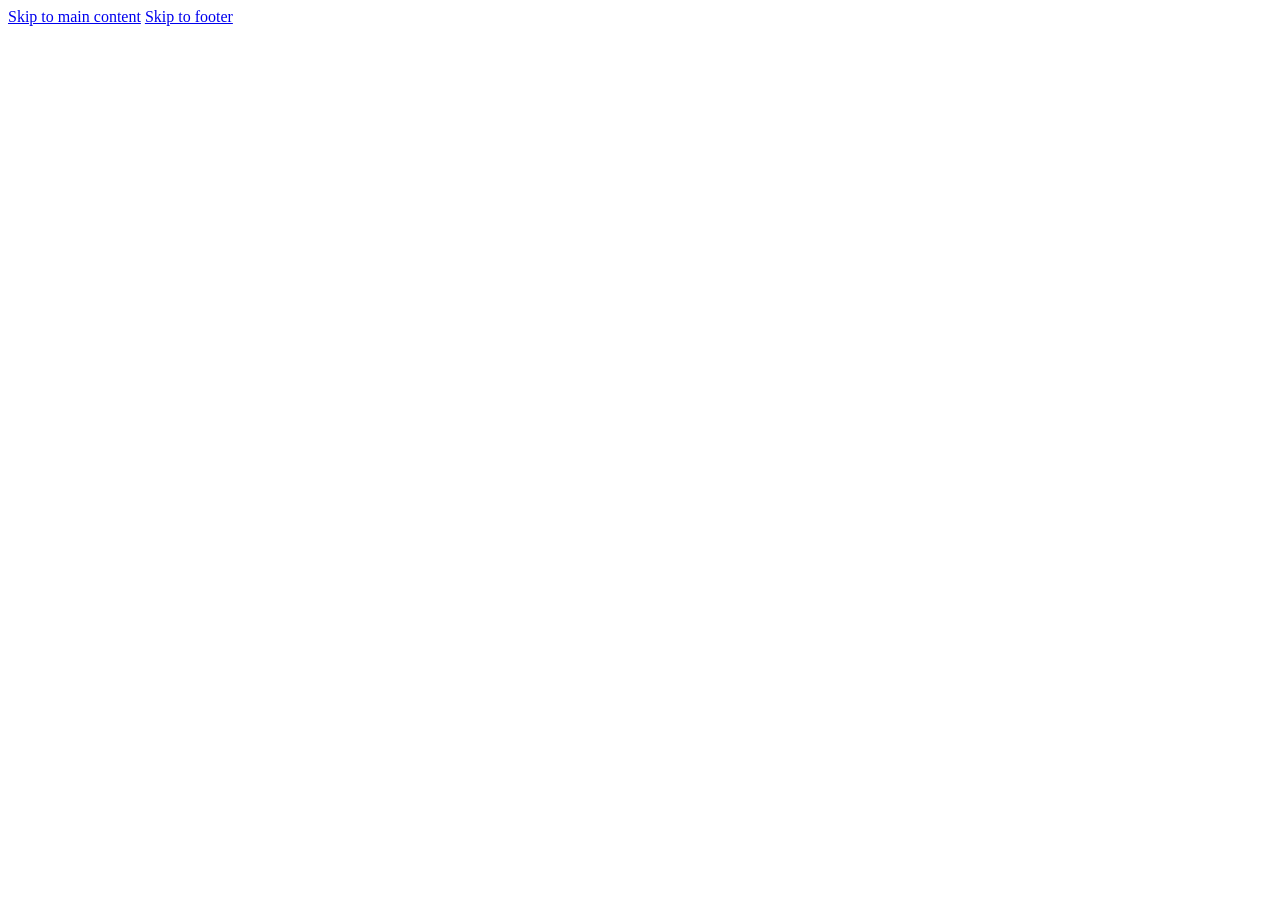
==== product.html @ 626ab507 "Add files via upload" ====
<!doctype html>
<html lang="en">
<head>
  <meta charset="UTF-8" />
  <meta name="viewport" content="width=device-width, initial-scale=1, viewport-fit=cover" />
  <meta name="description" content="Explore an AURENZA product." />
  <title>Product — AURENZA</title>
  <link rel="preconnect" href="https://images.unsplash.com" />
  <link rel="stylesheet" href="assets/css/styles.css" />
  <script defer src="assets/js/catalog.js"></script>
  <script defer src="assets/js/app.js"></script>
  <script defer src="assets/js/product.js"></script>
</head>
<body data-page="product">
  <a class="skip-link" href="#main">Skip to main content</a>
  <a class="skip-link skip-link--footer" href="#site-footer">Skip to footer</a>
  <div id="site-shell"></div>
  <main id="main" tabindex="-1"></main>
  <div id="site-footer"></div>
  <div id="global-overlays"></div>
  <div id="live-region" class="sr-only" aria-live="polite"></div>
</body>
</html>
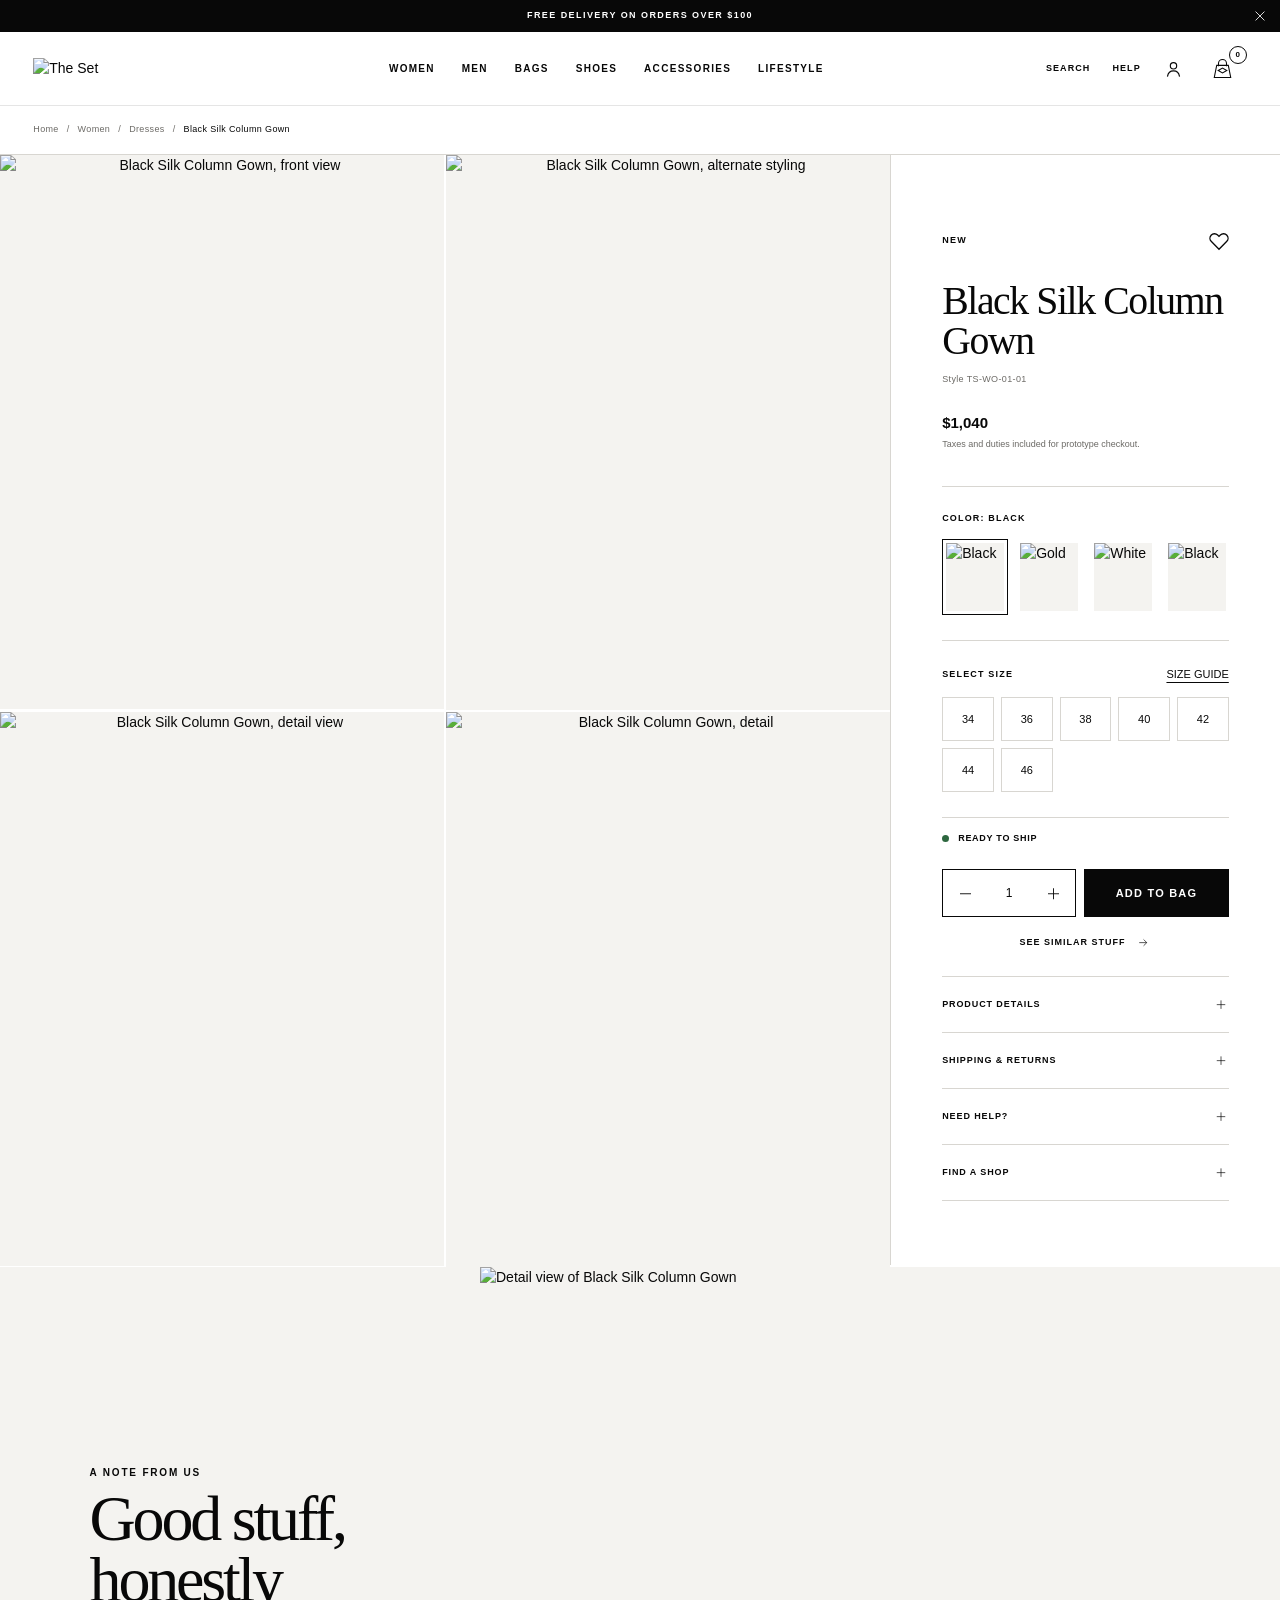
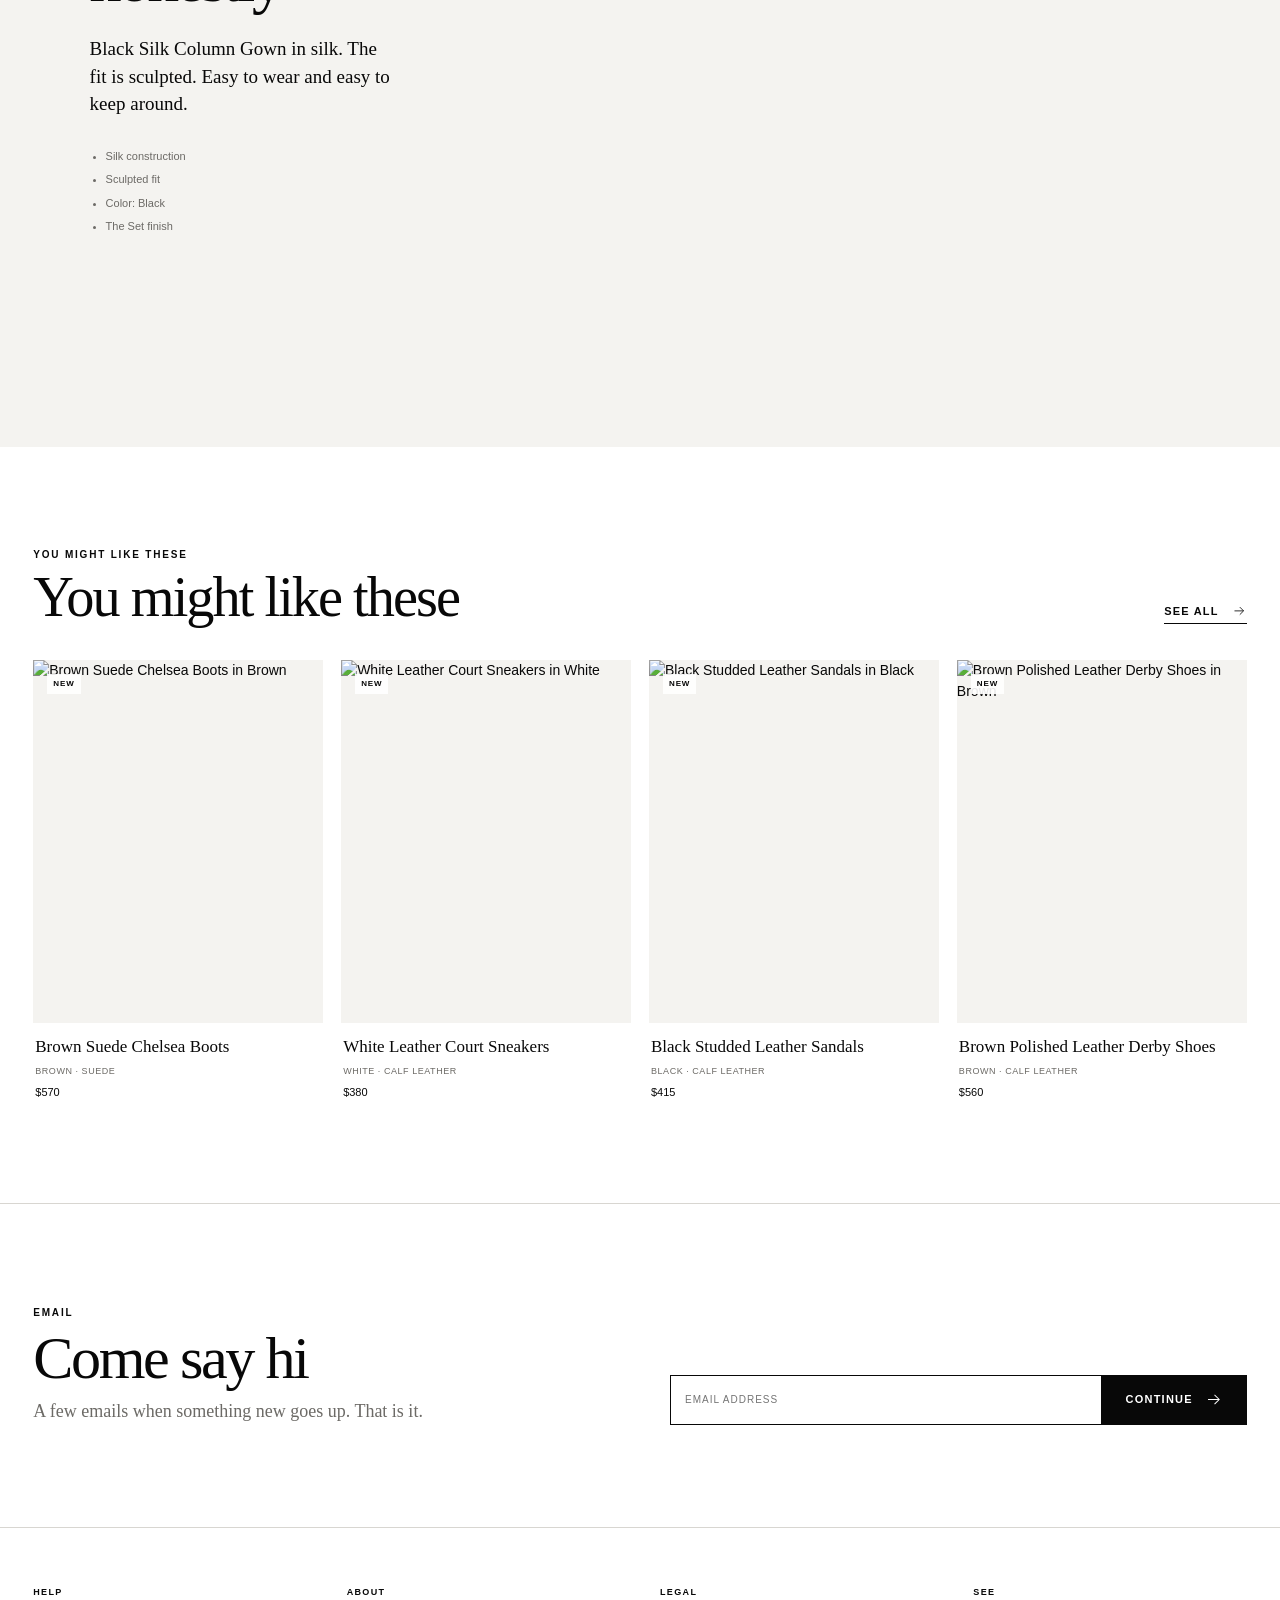
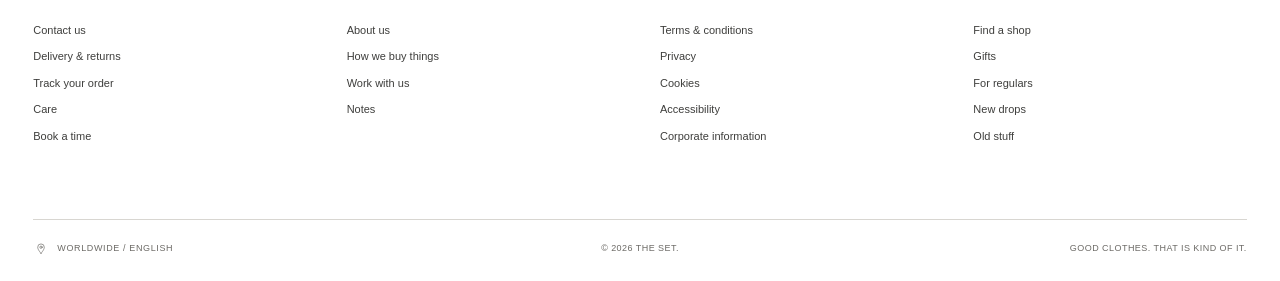
==== commit aac4b5f0: "Add files via upload" ====
--- a/product.html
+++ b/product.html
@@ -3,13 +3,22 @@
 <head>
   <meta charset="UTF-8" />
   <meta name="viewport" content="width=device-width, initial-scale=1, viewport-fit=cover" />
-  <meta name="description" content="Explore an AURENZA product." />
-  <title>Product — AURENZA</title>
-  <link rel="preconnect" href="https://images.unsplash.com" />
-  <link rel="stylesheet" href="assets/css/styles.css" />
-  <script defer src="assets/js/catalog.js"></script>
-  <script defer src="assets/js/app.js"></script>
-  <script defer src="assets/js/product.js"></script>
+  <meta name="description" content="Take a look at a piece from The Set." />
+  <title>Product - The Set</title>
+  <link rel="stylesheet" href="styles.css" />
+  <script defer src="catalog.js"></script>
+  <script defer src="app.js"></script>
+  <script defer src="product.js"></script>
+  <link rel="icon" href="images/the-set-icon.png" type="image/png" />
+  <link rel="apple-touch-icon" href="images/the-set-icon.png" />
+  <meta property="og:type" content="website" />
+  <meta property="og:site_name" content="The Set" />
+  <meta property="og:title" content="The Set" />
+  <meta property="og:description" content="Clothes for real life." />
+  <meta property="og:image" content="images/the-set-share.png" />
+  <meta property="og:image:alt" content="The Set logo" />
+  <meta name="twitter:card" content="summary_large_image" />
+  <meta name="twitter:image" content="images/the-set-share.png" />
 </head>
 <body data-page="product">
   <a class="skip-link" href="#main">Skip to main content</a>
--- a/styles.css
+++ b/styles.css
@@ -0,0 +1,713 @@
+/* ================================================================
+   The Set - original fashion commerce prototype
+   ================================================================ */
+:root {
+  --ink: #080808;
+  --paper: #ffffff;
+  --soft: #f4f3f0;
+  --soft-2: #eceae6;
+  --muted: #6c6a66;
+  --line: #d8d6d1;
+  --gold: #aa8c4f;
+  --danger: #8c1d2b;
+  --announcement-height: 32px;
+  --header-height: 74px;
+  --header-total: calc(var(--announcement-height) + var(--header-height));
+  --gutter: clamp(16px, 2.6vw, 42px);
+  --content-max: 1780px;
+  --motion-fast: 160ms;
+  --motion-standard: 240ms;
+  --motion-panel: 320ms;
+  --motion-image: 600ms;
+  --ease-interface: cubic-bezier(.2, 0, 0, 1);
+  --ease-media: cubic-bezier(.22, .61, .36, 1);
+  --font-sans: Arial, Helvetica, sans-serif;
+  --font-display: Didot, "Bodoni MT", "Times New Roman", serif;
+}
+
+*, *::before, *::after { box-sizing: border-box; }
+html { scroll-behavior: smooth; background: var(--paper); color: var(--ink); }
+html.is-locked, body.is-locked { overflow: hidden; }
+body { margin: 0; min-width: 320px; font-family: var(--font-sans); font-size: 14px; line-height: 1.5; background: var(--paper); color: var(--ink); -webkit-font-smoothing: antialiased; }
+img { display: block; width: 100%; max-width: 100%; }
+svg { width: 1.25em; height: 1.25em; fill: none; stroke: currentColor; stroke-width: 1.45; stroke-linecap: square; stroke-linejoin: miter; }
+button, input, select, textarea { font: inherit; color: inherit; }
+button { cursor: pointer; }
+a { color: inherit; text-decoration: none; }
+h1, h2, h3, p { margin-top: 0; }
+button, input, select, textarea { border-radius: 0; }
+::selection { background: var(--ink); color: var(--paper); }
+:focus-visible { outline: 2px solid var(--ink); outline-offset: 3px; }
+[hidden] { display: none !important; }
+
+.sr-only { position: absolute !important; width: 1px !important; height: 1px !important; padding: 0 !important; margin: -1px !important; overflow: hidden !important; clip: rect(0, 0, 0, 0) !important; white-space: nowrap !important; border: 0 !important; }
+.skip-link { position: fixed; top: 8px; left: 8px; z-index: 9999; padding: 10px 14px; background: var(--ink); color: var(--paper); transform: translateY(-150%); transition: transform var(--motion-fast); }
+.skip-link:focus { transform: translateY(0); }
+.skip-link--footer { left: 150px; }
+.eyebrow { margin: 0 0 10px; font-size: 10px; font-weight: 700; line-height: 1.2; letter-spacing: .18em; text-transform: uppercase; }
+
+.icon-button { display: inline-grid; place-items: center; width: 44px; height: 44px; padding: 0; border: 0; background: transparent; color: currentColor; }
+.icon-button svg { width: 22px; height: 22px; }
+.icon-button--light { color: white; }
+.text-button { border: 0; padding: 0; background: none; text-decoration: underline; text-underline-offset: 4px; }
+.button { display: inline-flex; align-items: center; justify-content: center; gap: 12px; min-height: 48px; padding: 0 24px; border: 1px solid var(--ink); background: transparent; font-size: 11px; font-weight: 700; letter-spacing: .11em; line-height: 1; text-transform: uppercase; transition: color var(--motion-standard), background var(--motion-standard), border-color var(--motion-standard); }
+.button svg { width: 17px; height: 17px; }
+.button--black { background: var(--ink); color: var(--paper); }
+.button--black:hover { background: var(--paper); color: var(--ink); }
+.button--outline:hover { background: var(--ink); color: var(--paper); }
+.button--light { border-color: white; background: white; color: black; }
+.button--light:hover { background: transparent; color: white; }
+.button--ghost-light { border-color: rgba(255,255,255,.75); color: white; background: rgba(0,0,0,.1); }
+.button--ghost-light:hover { background: white; color: black; }
+.button--full { width: 100%; }
+.button:disabled { cursor: wait; opacity: .55; }
+.text-link { display: inline-flex; align-items: center; gap: 12px; padding-bottom: 4px; border-bottom: 1px solid currentColor; font-size: 11px; font-weight: 700; letter-spacing: .11em; text-transform: uppercase; }
+.text-link svg { width: 16px; transition: transform var(--motion-standard); }
+.text-link:hover svg { transform: translateX(5px); }
+.text-link--light { color: white; }
+.text-link-inline { padding: 0; border: 0; background: transparent; font-size: 11px; text-decoration: underline; text-underline-offset: 4px; text-transform: uppercase; }
+
+/* Header --------------------------------------------------------- */
+.site-header { position: fixed; inset: 0 0 auto; z-index: 100; background: white; transform: translateY(0); transition: transform var(--motion-panel) var(--ease-interface), box-shadow var(--motion-standard); }
+.site-header.is-hidden { transform: translateY(calc(-1 * var(--header-total))); }
+.site-header.is-condensed { box-shadow: 0 1px 0 rgba(0,0,0,.1); }
+.site-header.has-mega-open { box-shadow: none; }
+.announcement { position: relative; display: flex; align-items: center; justify-content: center; height: var(--announcement-height); padding-inline: 50px; background: var(--ink); color: white; transition: height var(--motion-standard), opacity var(--motion-standard); }
+.announcement p { margin: 0; font-size: 9px; font-weight: 700; letter-spacing: .16em; text-align: center; text-transform: uppercase; }
+.announcement .icon-button { position: absolute; right: 2px; width: 36px; height: 32px; }
+.announcement svg { width: 14px; height: 14px; }
+.header-bar { position: relative; z-index: 3; display: grid; grid-template-columns: minmax(180px, .8fr) minmax(520px, 1.8fr) minmax(300px, 1fr); align-items: center; height: var(--header-height); padding: 0 var(--gutter); border-bottom: 1px solid transparent; background: white; }
+.is-condensed .header-bar, .site-header--product .header-bar { border-color: rgba(0,0,0,.1); }
+.brandmark { display: block; width: min(150px, 18vw); }
+.brandmark img { display: block; width: 100%; height: auto; }
+.brandmark--small { width: 132px; }
+.desktop-nav { display: flex; justify-content: center; gap: clamp(20px, 2.1vw, 38px); height: 100%; }
+.nav-link { position: relative; display: flex; align-items: center; height: 100%; font-size: 10px; font-weight: 700; letter-spacing: .13em; text-transform: uppercase; }
+.nav-link::after { position: absolute; right: 0; bottom: 20px; left: 0; height: 1px; background: currentColor; content: ""; transform: scaleX(0); transform-origin: right; transition: transform 190ms var(--ease-interface); }
+.nav-link:hover::after, .nav-link:focus-visible::after, .nav-link.is-active::after { transform: scaleX(1); transform-origin: left; }
+.header-actions { display: flex; align-items: center; justify-content: flex-end; gap: 6px; }
+.header-text-action { padding: 12px 8px; border: 0; background: transparent; font-size: 9px; font-weight: 700; letter-spacing: .12em; text-transform: uppercase; }
+.header-text-action:hover { text-decoration: underline; text-underline-offset: 5px; }
+.header-user { width: 38px; }
+.header-user svg { width: 19px; }
+.bag-button { position: relative; display: inline-grid; place-items: center; width: 48px; height: 48px; padding: 0; border: 0; background: transparent; }
+.bag-icon { width: 25px; height: 25px; stroke-width: 1.2; }
+.bag-count { position: absolute; top: 1px; right: 0; display: grid; place-items: center; width: 18px; height: 18px; border: 1px solid var(--ink); border-radius: 50%; background: white; font-size: 8px; font-weight: 700; }
+.header-bar__mobile-left { display: none; }
+.header-spacer { height: var(--header-total); }
+
+.mega-menu { position: absolute; top: 100%; right: 0; left: 0; z-index: 1; visibility: hidden; overflow: hidden; border-top: 1px solid var(--line); background: white; opacity: 0; transform: translateY(-7px); transition: opacity 210ms var(--ease-interface), transform 210ms var(--ease-interface), visibility 210ms; }
+.mega-menu.is-open { visibility: visible; opacity: 1; transform: translateY(0); }
+.mega-menu__inner { display: grid; grid-template-columns: .9fr 1fr 1fr 1.35fr; gap: clamp(24px, 4vw, 72px); max-width: var(--content-max); min-height: 330px; margin-inline: auto; padding: 34px var(--gutter) 42px; }
+.mega-menu__column { display: flex; flex-direction: column; align-items: flex-start; gap: 12px; }
+.mega-menu__column a { font-size: 12px; }
+.mega-menu__column a:not(.mega-menu__hero-link):hover { text-decoration: underline; text-underline-offset: 4px; }
+.mega-menu__eyebrow { margin: 0 0 12px; font-size: 9px; font-weight: 700; letter-spacing: .16em; text-transform: uppercase; }
+.mega-menu__hero-link { display: inline-flex; align-items: center; gap: 12px; max-width: 190px; font-family: var(--font-display); font-size: 28px !important; line-height: 1.05; }
+.mega-menu__hero-link svg { flex: none; width: 20px; }
+.mega-menu__feature { position: relative; min-height: 250px; overflow: hidden; color: white; }
+.mega-menu__feature::after { position: absolute; inset: 0; background: linear-gradient(180deg, transparent 45%, rgba(0,0,0,.62)); content: ""; }
+.mega-menu__feature img { height: 100%; object-fit: cover; transition: transform var(--motion-image) var(--ease-media); }
+.mega-menu__feature:hover img { transform: scale(1.025); }
+.mega-menu__feature span, .mega-menu__feature strong { position: absolute; z-index: 1; right: 20px; bottom: 42px; left: 20px; }
+.mega-menu__feature span { bottom: 68px; font-size: 9px; letter-spacing: .16em; text-transform: uppercase; }
+.mega-menu__feature strong { font-family: var(--font-display); font-size: 23px; font-weight: 400; }
+
+/* Overlay architecture ------------------------------------------- */
+.overlay-layer { position: fixed; inset: 0; z-index: 1000; visibility: hidden; opacity: 0; transition: visibility var(--motion-panel), opacity var(--motion-standard); }
+.overlay-layer.is-open { visibility: visible; opacity: 1; }
+.overlay-layer__backdrop { position: absolute; inset: 0; width: 100%; height: 100%; padding: 0; border: 0; background: rgba(0,0,0,.42); cursor: default; }
+.overlay-layer__panel { position: absolute; top: 0; right: 0; display: flex; flex-direction: column; width: min(460px, 94vw); height: 100dvh; background: white; transform: translateX(100%); transition: transform var(--motion-panel) var(--ease-interface); }
+.overlay-layer--left .overlay-layer__panel { right: auto; left: 0; transform: translateX(-100%); }
+.overlay-layer.is-open .overlay-layer__panel { transform: translateX(0); }
+.overlay-layer__header { display: flex; flex: none; align-items: center; justify-content: space-between; min-height: 72px; padding: 0 20px 0 24px; border-bottom: 1px solid var(--line); }
+.overlay-layer__header h2 { margin: 0; font-size: 12px; font-weight: 700; letter-spacing: .12em; text-transform: uppercase; }
+.overlay-layer__body { flex: 1; overflow-y: auto; padding: 28px 24px calc(28px + env(safe-area-inset-bottom)); }
+.overlay-layer--modal { display: grid; place-items: center; padding: 20px; }
+.overlay-layer--modal .overlay-layer__panel { position: relative; inset: auto; width: min(720px, calc(100vw - 40px)); max-height: min(86dvh, 900px); height: auto; transform: translateY(16px); opacity: 0; }
+.overlay-layer--modal.is-open .overlay-layer__panel { transform: translateY(0); opacity: 1; }
+.overlay-layer--modal .overlay-layer__body { min-height: 0; }
+
+.mobile-nav-panel { width: min(420px, 94vw); }
+.mobile-nav__header { height: 74px; }
+.mobile-nav { display: flex; flex-direction: column; padding: 12px 22px 30px; }
+.mobile-nav a { display: flex; align-items: center; justify-content: space-between; min-height: 54px; border-bottom: 1px solid var(--line); font-family: var(--font-display); font-size: 24px; }
+.mobile-nav a svg { width: 18px; }
+.mobile-nav__service { display: grid; gap: 8px; margin-top: auto; padding: 24px; border-top: 1px solid var(--line); }
+.mobile-nav__service button { padding: 8px 0; border: 0; background: transparent; text-align: left; font-size: 10px; font-weight: 700; letter-spacing: .13em; text-transform: uppercase; }
+
+.search-layer { padding-top: var(--header-total); place-items: start center; }
+.search-layer .overlay-layer__backdrop { background: rgba(0,0,0,.28); }
+.search-panel { width: 100% !important; max-width: none !important; max-height: calc(100dvh - var(--header-total)) !important; min-height: 430px; transform: translateY(-10px) !important; }
+.search-layer.is-open .search-panel { transform: translateY(0) !important; }
+.search-panel__header { display: flex; align-items: center; justify-content: space-between; padding: 24px var(--gutter) 12px; }
+.search-panel__header h2 { margin: 0; font-family: var(--font-display); font-size: clamp(28px, 3vw, 48px); font-weight: 400; }
+.search-form { display: grid; grid-template-columns: 28px 1fr auto; align-items: center; gap: 14px; margin: 0 var(--gutter); border-bottom: 1px solid var(--ink); }
+.search-form > svg { width: 21px; }
+.search-form input { width: 100%; height: 64px; padding: 0; border: 0; outline: 0; background: transparent; font-family: var(--font-display); font-size: clamp(20px, 2vw, 32px); }
+.search-form input::placeholder { color: #999; }
+.search-suggestions, .search-results { padding: 26px var(--gutter) 38px; }
+.search-suggestion-links { display: flex; flex-wrap: wrap; gap: 12px 24px; }
+.search-suggestion-links a { border-bottom: 1px solid var(--ink); font-size: 12px; }
+.search-result-grid { display: grid; grid-template-columns: repeat(4, minmax(0, 1fr)); gap: 18px; }
+.search-result-item { display: grid; grid-template-columns: 80px 1fr; gap: 14px; align-items: center; min-width: 0; }
+.search-result-item img { aspect-ratio: 4 / 5; object-fit: cover; background: var(--soft); }
+.search-result-item span { display: grid; gap: 6px; min-width: 0; }
+.search-result-item strong { overflow: hidden; font-size: 11px; font-weight: 600; text-overflow: ellipsis; white-space: nowrap; }
+.search-result-item small { color: var(--muted); font-size: 10px; }
+.search-view-all { display: inline-flex; align-items: center; gap: 12px; margin-top: 26px; font-size: 10px; font-weight: 700; letter-spacing: .12em; text-transform: uppercase; }
+.search-view-all svg { width: 16px; }
+.search-empty { padding: 30px 0; color: var(--muted); font-family: var(--font-display); font-size: 22px; }
+
+.service-list { display: grid; gap: 34px; }
+.service-list section { padding-bottom: 32px; border-bottom: 1px solid var(--line); }
+.service-list section:last-child { border-bottom: 0; }
+.service-list h3, .service-copy h3 { margin: 0 0 10px; font-family: var(--font-display); font-size: 27px; font-weight: 400; line-height: 1.1; }
+.service-list p:not(.eyebrow), .service-copy p:not(.eyebrow) { color: var(--muted); }
+.service-list a:not(.button) { font-size: 17px; text-decoration: underline; text-underline-offset: 4px; }
+.service-list .button { margin-top: 10px; }
+
+.region-list { display: grid; margin-top: 22px; border-top: 1px solid var(--line); }
+.region-list button { display: flex; align-items: center; justify-content: space-between; min-height: 58px; padding: 0; border: 0; border-bottom: 1px solid var(--line); background: transparent; text-align: left; }
+.region-list button svg { width: 17px; }
+.form-intro { margin-bottom: 24px; color: var(--muted); font-size: 13px; }
+
+/* Cart ----------------------------------------------------------- */
+.cart-content { display: flex; flex-direction: column; padding: 0; }
+.empty-cart { display: grid; justify-items: center; margin: auto; padding: 48px 30px; text-align: center; }
+.empty-cart__icon { display: grid; place-items: center; width: 74px; height: 74px; margin-bottom: 26px; border: 1px solid var(--ink); border-radius: 50%; }
+.empty-cart__icon svg { width: 34px; height: 34px; }
+.empty-cart h3 { margin: 0 0 8px; font-family: var(--font-display); font-size: 28px; font-weight: 400; }
+.empty-cart p { max-width: 280px; margin-bottom: 25px; color: var(--muted); }
+.cart-items { flex: 1; padding: 0 24px; }
+.cart-item { position: relative; display: grid; grid-template-columns: 105px 1fr; gap: 16px; padding: 22px 0; border-bottom: 1px solid var(--line); }
+.cart-item__image img { aspect-ratio: 4 / 5; height: 100%; object-fit: cover; background: var(--soft); }
+.cart-item__info { min-width: 0; padding-right: 40px; }
+.cart-item__info > a { display: block; margin-bottom: 8px; font-family: var(--font-display); font-size: 17px; line-height: 1.15; }
+.cart-item__info p { margin: 0 0 8px; color: var(--muted); font-size: 10px; text-transform: uppercase; }
+.cart-item__info strong { font-size: 12px; }
+.cart-item__remove { position: absolute; top: 22px; right: 0; font-size: 9px; text-transform: uppercase; }
+.cart-summary { position: sticky; bottom: 0; display: grid; gap: 12px; margin-top: auto; padding: 22px 24px calc(22px + env(safe-area-inset-bottom)); border-top: 1px solid var(--line); background: white; }
+.cart-summary > div { display: flex; align-items: center; justify-content: space-between; font-size: 14px; }
+.cart-summary p { margin: 0 0 4px; color: var(--muted); font-size: 10px; }
+.quantity-control { display: grid; grid-template-columns: 44px 44px 44px; align-items: center; width: max-content; border: 1px solid var(--ink); }
+.quantity-control button { display: grid; place-items: center; width: 44px; height: 46px; padding: 0; border: 0; background: transparent; }
+.quantity-control button:hover { background: var(--soft); }
+.quantity-control svg { width: 15px; }
+.quantity-control span, .quantity-control output { text-align: center; font-size: 12px; }
+.quantity-control--small { grid-template-columns: 28px 28px 28px; margin-top: 15px; border-color: var(--line); }
+.quantity-control--small button { width: 28px; height: 28px; }
+
+/* Forms ---------------------------------------------------------- */
+.expanded-form { display: grid; gap: 24px; }
+.field-grid { display: grid; grid-template-columns: 1fr 1fr; gap: 18px; }
+.field-grid__full { grid-column: 1 / -1; }
+.field-grid label, .boutique-form label { display: grid; gap: 7px; }
+.field-grid label > span, .boutique-form label > span { font-size: 9px; font-weight: 700; letter-spacing: .13em; text-transform: uppercase; }
+.field-grid input, .field-grid select, .boutique-form input, .boutique-form select { width: 100%; height: 48px; padding: 0 12px; border: 1px solid var(--line); background: white; outline: 0; }
+.field-grid input:focus, .field-grid select:focus, .boutique-form input:focus, .boutique-form select:focus { border-color: var(--ink); }
+.consent { display: grid; grid-template-columns: 18px 1fr; gap: 10px; color: var(--muted); font-size: 11px; }
+.consent input { width: 16px; height: 16px; accent-color: var(--ink); }
+.form-error { margin: 10px 0 0; color: var(--danger); font-size: 11px; }
+
+.quick-add { display: grid; grid-template-columns: 120px 1fr; gap: 18px; align-items: center; margin-bottom: 26px; }
+.quick-add img { aspect-ratio: 4 / 5; object-fit: cover; background: var(--soft); }
+.quick-add h3 { margin: 0 0 8px; font-family: var(--font-display); font-size: 22px; font-weight: 400; }
+.size-fieldset { margin: 0 0 22px; padding: 0; border: 0; }
+.size-fieldset legend { margin-bottom: 12px; font-size: 10px; font-weight: 700; letter-spacing: .12em; text-transform: uppercase; }
+.size-grid { display: grid; grid-template-columns: repeat(5, minmax(0, 1fr)); gap: 7px; }
+.size-grid label { position: relative; }
+.size-grid input { position: absolute; opacity: 0; pointer-events: none; }
+.size-grid span { display: grid; place-items: center; min-height: 44px; border: 1px solid var(--line); background: white; font-size: 11px; transition: background var(--motion-fast), color var(--motion-fast), border-color var(--motion-fast); }
+.size-grid input:not(:disabled) + span:hover { border-color: var(--ink); }
+.size-grid input:checked + span { border-color: var(--ink); background: var(--ink); color: white; }
+.size-grid input:focus-visible + span { outline: 2px solid var(--ink); outline-offset: 2px; }
+.size-grid label.is-unavailable span, .size-grid input:disabled + span { color: #a6a6a6; background: linear-gradient(to top right, transparent 48%, #bcbcbc 49%, #bcbcbc 51%, transparent 52%); cursor: not-allowed; }
+
+/* Hero ----------------------------------------------------------- */
+.hero { position: relative; height: calc(100svh - var(--header-total)); min-height: 620px; overflow: hidden; background: #111; color: white; }
+.hero__slides, .hero__slide { position: absolute; inset: 0; }
+.hero__slide { visibility: hidden; opacity: 0; transition: opacity 1100ms var(--ease-media), visibility 1100ms; }
+.hero__slide.is-active { visibility: visible; opacity: 1; }
+.hero__slide img { height: 100%; object-fit: cover; object-position: var(--hero-position, center); transform: scale(1.025); transition: transform 8s linear; }
+.hero__slide.is-active img { transform: scale(1); }
+.hero__veil { position: absolute; inset: 0; background: linear-gradient(90deg, rgba(0,0,0,.43) 0%, rgba(0,0,0,.08) 58%, rgba(0,0,0,.12) 100%), linear-gradient(0deg, rgba(0,0,0,.28), transparent 42%); }
+.hero__content { position: absolute; top: 50%; left: var(--gutter); width: min(680px, 70vw); transform: translateY(-46%); }
+.hero__content > p { margin-bottom: 12px; font-size: 10px; font-weight: 700; letter-spacing: .22em; text-transform: uppercase; }
+.hero__content h1 { margin: 0 0 8px; font-family: var(--font-display); font-size: clamp(74px, 11vw, 182px); font-weight: 700; letter-spacing: -.075em; line-height: .82; }
+.hero__content > span { display: block; max-width: 460px; margin-bottom: 30px; font-family: var(--font-display); font-size: clamp(18px, 1.8vw, 28px); line-height: 1.25; }
+.hero__actions { display: flex; gap: 10px; }
+.hero__controls { position: absolute; right: var(--gutter); bottom: 25px; left: var(--gutter); display: flex; align-items: center; justify-content: flex-end; gap: 18px; }
+.hero__progress { display: flex; gap: 7px; }
+.hero__progress button { width: 48px; height: 18px; padding: 8px 0; border: 0; background: transparent; }
+.hero__progress span { display: block; width: 100%; height: 1px; background: rgba(255,255,255,.45); }
+.hero__progress button.is-active span { height: 2px; background: white; }
+.hero__pause { width: 36px; height: 36px; }
+.hero__pause svg { width: 18px; }
+.hero__scroll { position: absolute; bottom: 29px; left: var(--gutter); display: flex; align-items: center; gap: 12px; font-size: 9px; font-weight: 700; letter-spacing: .16em; text-transform: uppercase; }
+.hero__scroll span { position: relative; width: 42px; height: 1px; overflow: hidden; background: rgba(255,255,255,.5); }
+.hero__scroll span::after { position: absolute; inset: 0; background: white; content: ""; animation: lineTravel 2.4s infinite var(--ease-interface); transform: translateX(-100%); }
+@keyframes lineTravel { 50%, 100% { transform: translateX(100%); } }
+
+/* Product cards and rails ---------------------------------------- */
+.discovery-section, .category-feature, .shop-look { padding: clamp(72px, 8vw, 130px) var(--gutter); }
+.section-heading { display: flex; align-items: end; justify-content: space-between; max-width: var(--content-max); margin: 0 auto 36px; }
+.section-heading h2 { margin: 0; font-family: var(--font-display); font-size: clamp(38px, 4.4vw, 70px); font-weight: 400; letter-spacing: -.035em; line-height: .95; }
+.section-heading--center { display: grid; justify-items: center; text-align: center; }
+.gender-tabs { display: flex; gap: 34px; margin-top: 26px; }
+.gender-tabs button { position: relative; padding: 7px 0; border: 0; background: transparent; font-size: 10px; font-weight: 700; letter-spacing: .14em; text-transform: uppercase; }
+.gender-tabs button::after { position: absolute; right: 0; bottom: 0; left: 0; height: 1px; background: currentColor; content: ""; transform: scaleX(0); transition: transform var(--motion-standard); }
+.gender-tabs button[aria-selected="true"]::after { transform: scaleX(1); }
+.product-rail-wrap { position: relative; max-width: var(--content-max); margin: 0 auto; }
+.product-rail { display: grid; grid-auto-columns: calc((100% - 54px) / 4); grid-auto-flow: column; gap: 18px; overflow-x: auto; overscroll-behavior-inline: contain; scrollbar-width: none; scroll-snap-type: x mandatory; opacity: 1; transition: opacity 170ms; }
+.product-rail::-webkit-scrollbar, .shop-look__rail::-webkit-scrollbar, .category-navigation::-webkit-scrollbar, .active-filters::-webkit-scrollbar { display: none; }
+.product-rail.is-changing { opacity: 0; }
+.product-card { min-width: 0; scroll-snap-align: start; }
+.product-card__media { position: relative; overflow: hidden; background: var(--soft); }
+.product-card__image-link { display: block; aspect-ratio: 4 / 5; overflow: hidden; }
+.product-card__image { position: absolute; inset: 0; height: 100%; object-fit: cover; transition: opacity 340ms var(--ease-interface), transform var(--motion-image) var(--ease-media); }
+.product-card__image--secondary { opacity: 0; }
+.product-card:hover .product-card__image--secondary, .product-card:focus-within .product-card__image--secondary { opacity: 1; }
+.product-card:hover .product-card__image, .product-card:focus-within .product-card__image { transform: scale(1.018); }
+.product-card__badge { position: absolute; top: 14px; left: 14px; z-index: 2; padding: 4px 6px; background: rgba(255,255,255,.9); font-size: 8px; font-weight: 700; letter-spacing: .11em; text-transform: uppercase; }
+.product-card__wish { position: absolute; z-index: 3; top: 7px; right: 7px; width: 38px; height: 38px; background: rgba(255,255,255,.8); opacity: 0; transition: opacity var(--motion-fast); }
+.product-card:hover .product-card__wish, .product-card:focus-within .product-card__wish, .product-card__wish.is-active { opacity: 1; }
+.product-card__wish svg { width: 18px; }
+.product-card__wish.is-active svg, .product-wishlist.is-active svg { fill: var(--ink); }
+.product-card__quick { position: absolute; right: 10px; bottom: 10px; left: 10px; z-index: 3; display: flex; align-items: center; justify-content: center; gap: 7px; min-height: 40px; border: 1px solid rgba(255,255,255,.8); background: rgba(0,0,0,.84); color: white; font-size: 9px; font-weight: 700; letter-spacing: .1em; text-transform: uppercase; opacity: 0; transform: translateY(8px); transition: opacity var(--motion-standard), transform var(--motion-standard); }
+.product-card__quick svg { width: 15px; }
+.product-card:hover .product-card__quick, .product-card:focus-within .product-card__quick { opacity: 1; transform: translateY(0); }
+.product-card__info { padding: 14px 2px 0; }
+.product-card__name { display: inline; font-family: var(--font-display); font-size: 17px; line-height: 1.2; background: linear-gradient(currentColor, currentColor) no-repeat 0 100% / 0 1px; transition: background-size var(--motion-standard); }
+.product-card__name:hover { background-size: 100% 1px; }
+.product-card__meta { margin: 7px 0 6px; color: var(--muted); font-size: 9px; letter-spacing: .06em; text-transform: uppercase; }
+.product-card__price-row { display: flex; gap: 10px; font-size: 11px; }
+.product-card__price-row s { color: var(--muted); }
+.rail-arrow { position: absolute; top: 42%; z-index: 5; display: grid; place-items: center; width: 46px; height: 46px; padding: 0; border: 1px solid var(--ink); border-radius: 50%; background: white; transition: background var(--motion-standard), color var(--motion-standard); }
+.rail-arrow:hover { background: var(--ink); color: white; }
+.rail-arrow svg { width: 18px; }
+.rail-arrow--previous { left: -20px; transform: rotate(180deg); }
+.rail-arrow--next { right: -20px; }
+.section-cta { display: flex; justify-content: center; margin-top: 40px; }
+
+/* Feature home sections ---------------------------------------- */
+.feature-banner { position: relative; height: min(84vw, 920px); min-height: 650px; overflow: hidden; color: white; }
+.feature-banner__media, .feature-banner__media img { width: 100%; height: 100%; }
+.feature-banner__media img { object-fit: cover; transition: transform 800ms var(--ease-media); }
+.feature-banner:hover .feature-banner__media img { transform: scale(1.025); }
+.feature-banner::after { position: absolute; inset: 0; pointer-events: none; background: linear-gradient(90deg, rgba(0,0,0,.42), transparent 55%); content: ""; }
+.feature-banner--men::after { background: linear-gradient(270deg, rgba(0,0,0,.48), transparent 60%); }
+.feature-banner__copy { position: absolute; z-index: 2; bottom: clamp(44px, 6vw, 90px); max-width: 520px; }
+.feature-banner__copy--left { left: var(--gutter); }
+.feature-banner__copy--right { right: var(--gutter); text-align: right; }
+.feature-banner__copy h2 { margin: 0 0 15px; font-family: var(--font-display); font-size: clamp(55px, 7vw, 110px); font-weight: 400; letter-spacing: -.055em; line-height: .88; }
+.feature-banner__copy p:not(.eyebrow) { max-width: 430px; margin-bottom: 24px; font-family: var(--font-display); font-size: clamp(17px, 1.5vw, 24px); line-height: 1.25; }
+.feature-banner__copy--right p:not(.eyebrow) { margin-left: auto; }
+.manifesto-section { display: grid; justify-items: center; padding: clamp(90px, 11vw, 180px) var(--gutter); text-align: center; }
+.manifesto-section blockquote { max-width: 1120px; margin: 15px 0 35px; font-family: var(--font-display); font-size: clamp(42px, 6vw, 92px); font-weight: 400; letter-spacing: -.045em; line-height: 1.03; }
+.category-feature__grid { display: grid; grid-template-columns: repeat(2, minmax(0, 1fr)); gap: 18px; max-width: var(--content-max); margin: 0 auto; }
+.category-card { position: relative; min-height: 620px; overflow: hidden; color: white; }
+.category-card--large { min-height: 760px; }
+.category-card--wide { grid-column: 1 / -1; min-height: 560px; }
+.category-card__image, .category-card__image img { width: 100%; height: 100%; }
+.category-card__image img { object-fit: cover; transition: transform var(--motion-image) var(--ease-media); }
+.category-card::after { position: absolute; inset: 0; background: linear-gradient(0deg, rgba(0,0,0,.58), transparent 58%); content: ""; }
+.category-card:hover .category-card__image img { transform: scale(1.035); }
+.category-card__copy { position: absolute; z-index: 2; right: 28px; bottom: 28px; left: 28px; }
+.category-card__copy p { margin: 0 0 5px; font-family: var(--font-display); font-size: clamp(32px, 3.2vw, 54px); line-height: 1; }
+.category-card__copy span { display: block; max-width: 400px; margin-bottom: 17px; font-family: var(--font-display); font-size: 16px; }
+.category-card__copy strong { display: inline-flex; align-items: center; gap: 10px; padding-bottom: 3px; border-bottom: 1px solid white; font-size: 9px; letter-spacing: .12em; text-transform: uppercase; }
+.category-card__copy strong svg { width: 14px; }
+.journal-strip { display: grid; grid-template-columns: 1.3fr .7fr; min-height: 760px; background: var(--soft); }
+.journal-strip__image img { height: 100%; object-fit: cover; }
+.journal-strip__content { display: flex; flex-direction: column; align-items: flex-start; justify-content: center; padding: clamp(45px, 7vw, 110px); }
+.journal-strip__content h2 { margin: 0 0 20px; font-family: var(--font-display); font-size: clamp(45px, 5.4vw, 82px); font-weight: 400; letter-spacing: -.05em; line-height: .95; }
+.journal-strip__content > p:not(.eyebrow) { max-width: 480px; margin-bottom: 30px; color: #3f3e3b; font-family: var(--font-display); font-size: 18px; }
+
+/* Newsletter / Footer -------------------------------------------- */
+.newsletter-section { display: grid; grid-template-columns: 1fr 1fr; gap: 60px; align-items: end; padding: clamp(70px, 8vw, 120px) var(--gutter); border-top: 1px solid var(--line); }
+.newsletter-section > div, .newsletter-inline { width: 100%; max-width: 720px; }
+.newsletter-section h2 { margin: 0 0 12px; font-family: var(--font-display); font-size: clamp(40px, 4.7vw, 72px); font-weight: 400; letter-spacing: -.04em; line-height: .95; }
+.newsletter-section > div > p:last-child { max-width: 530px; margin: 0; color: var(--muted); font-family: var(--font-display); font-size: 18px; }
+.newsletter-inline { display: grid; grid-template-columns: 1fr auto; }
+.newsletter-inline input { min-width: 0; height: 50px; padding: 0 14px; border: 1px solid var(--ink); border-right: 0; outline: 0; font-size: 10px; letter-spacing: .1em; }
+.newsletter-inline .button { min-height: 50px; }
+.site-footer { padding: 58px var(--gutter) 25px; border-top: 1px solid var(--line); }
+.footer-grid { display: grid; grid-template-columns: repeat(4, minmax(0, 1fr)); gap: 40px; max-width: var(--content-max); margin: 0 auto 75px; }
+.footer-group h3 { margin: 0 0 22px; font-size: 9px; font-weight: 700; letter-spacing: .15em; text-transform: uppercase; }
+.footer-group__toggle { display: none; }
+.footer-group__links { display: grid; justify-items: start; gap: 10px; }
+.footer-group__links a { color: #3e3e3c; font-size: 11px; }
+.footer-group__links a:hover { text-decoration: underline; text-underline-offset: 4px; }
+.footer-bottom { display: grid; grid-template-columns: 1fr auto 1fr; align-items: center; gap: 30px; max-width: var(--content-max); margin-inline: auto; padding-top: 22px; border-top: 1px solid var(--line); color: var(--muted); font-size: 9px; letter-spacing: .05em; text-transform: uppercase; }
+.footer-region { display: inline-flex; align-items: center; justify-self: start; gap: 8px; padding: 0; border: 0; background: transparent; font-size: 9px; letter-spacing: .07em; text-transform: uppercase; }
+.footer-region svg { width: 16px; }
+.footer-bottom p { margin: 0; }
+.footer-favorite { justify-self: end; }
+
+/* Shop PLP ------------------------------------------------------- */
+.plp-intro { display: grid; justify-items: center; padding: clamp(60px, 7vw, 105px) var(--gutter) 45px; text-align: center; }
+.plp-intro h1 { margin: 0 0 18px; font-family: var(--font-display); font-size: clamp(70px, 10vw, 154px); font-weight: 400; letter-spacing: -.065em; line-height: .8; text-transform: uppercase; }
+.plp-intro > p:last-child { max-width: 690px; margin: 0; color: var(--muted); font-family: var(--font-display); font-size: clamp(17px, 1.6vw, 24px); }
+.category-navigation { display: flex; align-items: center; justify-content: center; gap: clamp(20px, 2.5vw, 38px); overflow-x: auto; padding: 0 var(--gutter) 25px; border-bottom: 1px solid var(--line); white-space: nowrap; }
+.category-navigation a, .category-navigation button { position: relative; flex: none; padding: 8px 0; border: 0; background: transparent; font-size: 9px; font-weight: 700; letter-spacing: .12em; text-transform: uppercase; }
+.category-navigation a::after, .category-navigation button::after { position: absolute; right: 0; bottom: 0; left: 0; height: 1px; background: currentColor; content: ""; transform: scaleX(0); transition: transform var(--motion-fast); }
+.category-navigation a:hover::after, .category-navigation button:hover::after, .category-navigation .is-active::after { transform: scaleX(1); }
+.plp-catalog { padding: 0 var(--gutter) clamp(90px, 10vw, 150px); }
+.product-toolbar { position: sticky; top: 0; z-index: 20; display: flex; align-items: center; justify-content: space-between; min-height: 68px; border-bottom: 1px solid var(--line); background: rgba(255,255,255,.96); backdrop-filter: blur(12px); }
+.product-toolbar > p { margin: 0; font-size: 9px; font-weight: 700; letter-spacing: .11em; text-transform: uppercase; }
+.product-toolbar__actions { display: flex; align-items: stretch; height: 68px; }
+.product-toolbar__actions > button { display: flex; align-items: center; gap: 9px; padding: 0 18px; border: 0; border-left: 1px solid var(--line); background: transparent; font-size: 9px; font-weight: 700; letter-spacing: .1em; text-transform: uppercase; }
+.product-toolbar__actions > button:hover { background: var(--soft); }
+.product-toolbar__actions > button svg { width: 15px; }
+.density-control { display: flex; align-items: center; border-left: 1px solid var(--line); }
+.density-control button { display: grid; place-items: center; width: 48px; height: 100%; padding: 0; border: 0; background: transparent; color: #aaa; }
+.density-control button.is-active { color: var(--ink); background: var(--soft); }
+.density-control svg { width: 16px; }
+.active-filters { display: flex; gap: 8px; overflow-x: auto; padding: 15px 0; border-bottom: 1px solid var(--line); }
+.active-filters button { display: inline-flex; flex: none; align-items: center; gap: 8px; min-height: 32px; padding: 0 10px; border: 1px solid var(--line); background: white; font-size: 8px; font-weight: 700; letter-spacing: .09em; text-transform: uppercase; }
+.active-filters button svg { width: 12px; }
+.active-filters .active-filters__clear { margin-left: auto; border: 0; text-decoration: underline; }
+.product-grid { display: grid; grid-template-columns: repeat(4, minmax(0, 1fr)); column-gap: clamp(8px, 1.15vw, 20px); row-gap: clamp(42px, 5vw, 78px); padding-top: 24px; }
+.product-grid--feature { grid-template-columns: repeat(2, minmax(0, 1fr)); column-gap: 18px; }
+.product-grid--feature .product-card__image-link { aspect-ratio: 4 / 5; }
+.product-grid--feature .product-card__name { font-size: 21px; }
+.empty-results { grid-column: 1 / -1; display: grid; justify-items: center; padding: 120px 20px; text-align: center; }
+.empty-results h3 { margin: 0 0 8px; font-family: var(--font-display); font-size: 42px; font-weight: 400; }
+.empty-results p { margin-bottom: 25px; color: var(--muted); }
+.load-more { display: grid; justify-items: center; padding-top: 95px; }
+.load-more p { margin-bottom: 12px; font-size: 9px; font-weight: 700; letter-spacing: .1em; }
+.load-more__line { width: min(340px, 70vw); height: 1px; margin-bottom: 24px; background: var(--line); }
+.load-more__line span { display: block; height: 100%; background: var(--ink); transition: width var(--motion-panel); }
+.load-more .button { min-width: 230px; }
+
+.filter-form { display: flex; flex-direction: column; min-height: 100%; }
+.filter-drawer .overlay-layer__body { padding: 0; }
+.filter-accordion { border-bottom: 1px solid var(--line); }
+.filter-accordion__toggle { display: flex; align-items: center; justify-content: space-between; width: 100%; min-height: 58px; padding: 0 24px; border: 0; background: transparent; font-size: 10px; font-weight: 700; letter-spacing: .12em; text-transform: uppercase; }
+.filter-accordion__toggle svg { width: 17px; transition: transform var(--motion-standard); }
+.filter-accordion.is-open .filter-accordion__toggle svg { transform: rotate(45deg); }
+.filter-accordion__content { display: none; padding: 0 24px 20px; }
+.filter-accordion.is-open .filter-accordion__content { display: grid; }
+.filter-option { display: grid; grid-template-columns: 18px auto 1fr auto; align-items: center; gap: 9px; min-height: 39px; cursor: pointer; }
+.filter-option input { position: absolute; opacity: 0; }
+.filter-option__box { position: relative; width: 15px; height: 15px; border: 1px solid var(--ink); }
+.filter-option input:checked + .filter-option__box { background: var(--ink); }
+.filter-option input:checked + .filter-option__box::after { position: absolute; top: 2px; left: 4px; width: 4px; height: 7px; border: solid white; border-width: 0 1px 1px 0; content: ""; transform: rotate(45deg); }
+.filter-option i { width: 12px; height: 12px; border: 1px solid rgba(0,0,0,.16); border-radius: 50%; background: var(--swatch); }
+.filter-option > span:last-of-type { font-size: 11px; }
+.filter-option small { color: var(--muted); font-size: 9px; }
+.filter-form__footer { position: sticky; bottom: 0; display: grid; grid-template-columns: auto 1fr; gap: 18px; align-items: center; margin-top: auto; padding: 18px 24px calc(18px + env(safe-area-inset-bottom)); border-top: 1px solid var(--line); background: white; }
+.sort-modal .overlay-layer__panel { width: min(500px, calc(100vw - 32px)); }
+.sort-form { display: grid; }
+.sort-form label { position: relative; display: flex; align-items: center; min-height: 50px; border-bottom: 1px solid var(--line); }
+.sort-form input { position: absolute; opacity: 0; }
+.sort-form span { display: flex; align-items: center; justify-content: space-between; width: 100%; }
+.sort-form input:checked + span::after { width: 8px; height: 8px; border: 4px solid var(--ink); border-radius: 50%; content: ""; }
+.sort-form .button { margin-top: 24px; }
+
+/* Product detail ------------------------------------------------- */
+.breadcrumbs { display: flex; align-items: center; gap: 8px; overflow: hidden; padding: 17px var(--gutter); border-bottom: 1px solid var(--line); color: var(--muted); font-size: 9px; letter-spacing: .04em; white-space: nowrap; }
+.breadcrumbs a:hover { color: var(--ink); text-decoration: underline; }
+.breadcrumbs span:last-child { overflow: hidden; color: var(--ink); text-overflow: ellipsis; }
+.product-experience { display: grid; grid-template-columns: minmax(0, 1.9fr) minmax(390px, .82fr); align-items: start; }
+.product-gallery { display: grid; grid-template-columns: repeat(2, minmax(0, 1fr)); gap: 2px; background: white; }
+.product-gallery__item { position: relative; aspect-ratio: 4 / 5; overflow: hidden; padding: 0; border: 0; background: var(--soft); cursor: zoom-in; }
+.product-gallery__item img { height: 100%; object-fit: cover; transition: transform var(--motion-image) var(--ease-media); }
+.product-gallery__item:hover img { transform: scale(1.015); }
+.product-gallery__zoom { position: absolute; right: 14px; bottom: 14px; display: grid; place-items: center; width: 38px; height: 38px; border: 1px solid rgba(0,0,0,.2); border-radius: 50%; background: rgba(255,255,255,.85); opacity: 0; transition: opacity var(--motion-standard); }
+.product-gallery__item:hover .product-gallery__zoom, .product-gallery__item:focus-visible .product-gallery__zoom { opacity: 1; }
+.product-gallery__zoom svg { width: 15px; }
+.mobile-gallery-pagination { display: none; }
+.purchase-panel { position: sticky; top: 0; min-height: 100svh; padding: clamp(45px, 5vw, 82px) clamp(30px, 4vw, 66px); border-left: 1px solid var(--line); background: white; }
+.purchase-panel__topline { display: flex; align-items: center; justify-content: space-between; }
+.product-status { margin: 0; font-size: 9px; font-weight: 700; letter-spacing: .15em; text-transform: uppercase; }
+.product-wishlist { margin-right: -12px; }
+.purchase-panel h1 { max-width: 520px; margin: 18px 0 12px; font-family: var(--font-display); font-size: clamp(32px, 3.1vw, 51px); font-weight: 400; letter-spacing: -.035em; line-height: 1.02; }
+.product-style { margin-bottom: 25px; color: var(--muted); font-size: 9px; letter-spacing: .04em; }
+.product-price { display: flex; align-items: center; gap: 12px; margin-bottom: 4px; }
+.product-price strong { font-size: 15px; }
+.product-price s { color: var(--muted); }
+.tax-note { margin-bottom: 34px; color: var(--muted); font-size: 9px; }
+.purchase-group { margin: 0; padding: 25px 0; border: 0; border-top: 1px solid var(--line); }
+.purchase-group__heading { display: flex; align-items: center; justify-content: space-between; margin-bottom: 14px; }
+.purchase-group h2, .purchase-group legend { margin: 0; padding: 0; font-size: 9px; font-weight: 700; letter-spacing: .13em; text-transform: uppercase; }
+.color-swatches { display: flex; gap: 8px; overflow-x: auto; }
+.color-swatch { flex: none; width: 66px; height: 76px; padding: 3px; border: 1px solid transparent; }
+.color-swatch:hover { border-color: #aaa; }
+.color-swatch.is-selected { border-color: var(--ink); }
+.color-swatch img { height: 100%; object-fit: cover; background: var(--soft); }
+.stock-row { display: flex; align-items: center; gap: 9px; padding: 14px 0 24px; border-top: 1px solid var(--line); font-size: 9px; font-weight: 700; letter-spacing: .08em; text-transform: uppercase; }
+.stock-dot { width: 7px; height: 7px; border-radius: 50%; background: #2d673f; }
+.purchase-actions { display: grid; grid-template-columns: auto 1fr; gap: 8px; }
+.add-to-bag { min-height: 48px; }
+.matching-link { display: flex; align-items: center; justify-content: center; gap: 10px; width: 100%; min-height: 51px; padding: 0; border: 0; background: transparent; font-size: 9px; font-weight: 700; letter-spacing: .11em; text-transform: uppercase; }
+.matching-link svg { width: 16px; transition: transform var(--motion-standard); }
+.matching-link:hover svg { transform: translateX(5px); }
+.service-rows { margin-top: 8px; border-top: 1px solid var(--line); }
+.service-rows > button { display: flex; align-items: center; justify-content: space-between; width: 100%; min-height: 56px; padding: 0; border: 0; border-bottom: 1px solid var(--line); background: transparent; font-size: 9px; font-weight: 700; letter-spacing: .1em; text-align: left; text-transform: uppercase; }
+.service-rows > button svg { width: 16px; transition: transform var(--motion-standard); }
+.service-rows > button:hover svg { transform: rotate(45deg); }
+.product-story { display: grid; grid-template-columns: .75fr 1.25fr; align-items: stretch; min-height: 780px; background: var(--soft); }
+.product-story__copy { display: flex; flex-direction: column; justify-content: center; padding: clamp(50px, 7vw, 110px); }
+.product-story__copy h2 { margin: 0 0 24px; font-family: var(--font-display); font-size: clamp(45px, 5vw, 78px); font-weight: 400; letter-spacing: -.05em; line-height: .95; }
+.product-story__copy > p:not(.eyebrow) { max-width: 560px; font-family: var(--font-display); font-size: 19px; line-height: 1.45; }
+.product-story__copy ul { display: grid; gap: 7px; padding-left: 16px; color: var(--muted); font-size: 11px; }
+.product-story__image img { height: 100%; object-fit: cover; }
+.shop-look__rail { display: grid; grid-template-columns: repeat(4, minmax(0, 1fr)); gap: 18px; max-width: var(--content-max); margin-inline: auto; }
+.mobile-purchase-bar { display: none; }
+
+.drawer-tabs { display: flex; gap: 28px; margin-bottom: 30px; border-bottom: 1px solid var(--line); }
+.drawer-tabs button { position: relative; padding: 0 0 12px; border: 0; background: transparent; font-size: 9px; font-weight: 700; letter-spacing: .11em; text-transform: uppercase; }
+.drawer-tabs button::after { position: absolute; right: 0; bottom: -1px; left: 0; height: 1px; background: var(--ink); content: ""; transform: scaleX(0); }
+.drawer-tabs button.is-active::after { transform: scaleX(1); }
+.drawer-lead { color: #333; font-family: var(--font-display); font-size: 19px; line-height: 1.45; }
+.detail-list { display: grid; gap: 8px; padding-left: 18px; color: var(--muted); font-size: 12px; }
+.product-specs { display: grid; margin-top: 30px; border-top: 1px solid var(--line); }
+.product-specs div { display: grid; grid-template-columns: 110px 1fr; padding: 12px 0; border-bottom: 1px solid var(--line); }
+.product-specs dt { font-size: 9px; font-weight: 700; letter-spacing: .1em; text-transform: uppercase; }
+.product-specs dd { margin: 0; color: var(--muted); }
+.packaging-image { margin: -28px -24px 30px; }
+.packaging-image img { aspect-ratio: 4 / 3; object-fit: cover; }
+.service-copy { padding: 5px 0 26px; border-bottom: 1px solid var(--line); }
+.service-copy + .service-copy { padding-top: 28px; }
+.boutique-product { display: grid; grid-template-columns: 100px 1fr; gap: 15px; align-items: center; margin-bottom: 28px; }
+.boutique-product img { aspect-ratio: 4 / 5; object-fit: cover; background: var(--soft); }
+.boutique-product div { display: grid; gap: 4px; }
+.boutique-product strong { font-family: var(--font-display); font-size: 18px; }
+.boutique-product span { color: var(--muted); font-size: 9px; }
+.boutique-form { display: grid; gap: 16px; }
+.boutique-form .button svg { width: 16px; }
+.boutique-results { margin-top: 28px; padding-top: 26px; border-top: 1px solid var(--line); }
+.boutique-results article { padding: 20px; background: var(--soft); }
+.boutique-results h3 { margin: 0 0 6px; font-family: var(--font-display); font-size: 21px; font-weight: 400; }
+.boutique-results article span { display: block; margin-bottom: 17px; color: var(--muted); font-size: 10px; }
+.size-table-wrap { overflow-x: auto; }
+.size-table { width: 100%; border-collapse: collapse; }
+.size-table th, .size-table td { padding: 12px; border-bottom: 1px solid var(--line); text-align: left; font-size: 11px; }
+.size-table th { font-size: 9px; letter-spacing: .09em; text-transform: uppercase; }
+
+.media-viewer-modal { padding: 0; }
+.media-viewer-modal .overlay-layer__panel { width: 100vw; max-height: 100dvh !important; height: 100dvh; }
+.media-viewer-modal .overlay-layer__body { padding: 0; }
+.media-viewer { display: grid; grid-template-columns: 1fr 110px; height: calc(100dvh - 72px); }
+.media-viewer__stage { display: grid; place-items: center; overflow: hidden; background: var(--soft); }
+.media-viewer__stage img { width: 100%; height: 100%; object-fit: contain; opacity: 1; transition: opacity 120ms; }
+.media-viewer__stage img.is-changing { opacity: 0; }
+.media-viewer__thumbs { display: flex; flex-direction: column; gap: 7px; overflow-y: auto; padding: 10px; border-left: 1px solid var(--line); }
+.media-viewer__thumbs button { flex: none; padding: 2px; border: 1px solid transparent; background: white; }
+.media-viewer__thumbs button.is-active { border-color: var(--ink); }
+.media-viewer__thumbs img { aspect-ratio: 4 / 5; object-fit: cover; }
+.media-viewer__controls { position: absolute; right: 130px; bottom: 20px; display: flex; align-items: center; gap: 8px; padding: 5px 8px; border: 1px solid var(--line); background: rgba(255,255,255,.92); }
+.media-viewer__controls button:first-child { transform: rotate(180deg); }
+.media-viewer__controls span { min-width: 48px; text-align: center; font-size: 10px; }
+
+.site-toast { position: fixed; z-index: 3000; right: 20px; bottom: 20px; max-width: min(390px, calc(100vw - 40px)); padding: 15px 18px; border: 1px solid var(--ink); background: white; box-shadow: 0 12px 50px rgba(0,0,0,.13); font-size: 11px; opacity: 0; transform: translateY(12px); transition: opacity var(--motion-standard), transform var(--motion-standard); }
+.site-toast.is-visible { opacity: 1; transform: translateY(0); }
+
+/* Tablet --------------------------------------------------------- */
+@media (max-width: 1199px) {
+  :root { --header-height: 66px; }
+  .header-bar { grid-template-columns: 150px 1fr 210px; }
+  .desktop-nav { gap: 20px; }
+  .desktop-nav .nav-link:nth-last-child(-n+2) { display: none; }
+  .header-text-action { display: none; }
+  .mega-menu__inner { grid-template-columns: 1fr 1fr 1fr; }
+  .mega-menu__feature { display: none; }
+  .product-rail { grid-auto-columns: calc((100% - 36px) / 3); }
+  .rail-arrow--previous { left: 5px; }
+  .rail-arrow--next { right: 5px; }
+  .product-grid { grid-template-columns: repeat(3, minmax(0, 1fr)); }
+  .product-experience { grid-template-columns: minmax(0, 1.55fr) minmax(350px, .8fr); }
+  .purchase-panel { padding-inline: 32px; }
+  .shop-look__rail { grid-template-columns: repeat(3, minmax(0, 1fr)); }
+  .shop-look__rail .product-card:last-child { display: none; }
+}
+
+@media (max-width: 1023px) {
+  .header-bar { grid-template-columns: 1fr auto 1fr; padding-inline: 12px; }
+  .header-bar__mobile-left { display: flex; justify-self: start; }
+  .desktop-nav { display: none; }
+  .brandmark { justify-self: center; }
+  .header-actions { justify-self: end; }
+  .header-actions .header-user { display: none; }
+  .mega-menu { display: none; }
+  .search-result-grid { grid-template-columns: repeat(2, minmax(0, 1fr)); }
+  .hero { min-height: 620px; }
+  .feature-banner { min-height: 620px; }
+  .category-card { min-height: 540px; }
+  .journal-strip { grid-template-columns: 1fr 1fr; min-height: 620px; }
+  .newsletter-section { grid-template-columns: 1fr; gap: 35px; }
+  .product-grid { grid-template-columns: repeat(3, minmax(0, 1fr)); }
+  .product-experience { grid-template-columns: 1fr; }
+  .purchase-panel { position: relative; min-height: 0; border-top: 1px solid var(--line); border-left: 0; }
+  .product-story { min-height: 620px; }
+}
+
+/* Mobile --------------------------------------------------------- */
+@media (max-width: 767px) {
+  :root { --announcement-height: 31px; --header-height: 60px; --gutter: 16px; }
+  body { font-size: 13px; }
+  .announcement { padding-inline: 44px; }
+  .announcement p { font-size: 8px; letter-spacing: .1em; }
+  .header-bar { height: var(--header-height); }
+  .header-bar__mobile-left .icon-button { width: 38px; }
+  .brandmark { font-size: 26px; }
+  .header-actions { gap: 0; }
+  .header-actions > :not(.bag-button) { display: none; }
+  .bag-button { width: 43px; }
+  .bag-count { right: -1px; }
+  .overlay-layer__panel { width: 100vw; }
+  .overlay-layer--modal { padding: 0; place-items: stretch; }
+  .overlay-layer--modal .overlay-layer__panel { width: 100vw; max-height: 100dvh; height: 100dvh; }
+  .search-layer { padding: 0; }
+  .search-panel { max-height: 100dvh !important; min-height: 100dvh; }
+  .search-panel__header { padding: 20px 16px 8px; }
+  .search-form { margin-inline: 16px; }
+  .search-form input { height: 56px; font-size: 20px; }
+  .search-suggestions, .search-results { padding-inline: 16px; }
+  .search-result-grid { grid-template-columns: 1fr; }
+  .field-grid { grid-template-columns: 1fr; }
+  .field-grid__full { grid-column: auto; }
+
+  .hero { height: calc(100svh - var(--header-total)); min-height: 590px; }
+  .hero__slide img { object-position: 58% center !important; }
+  .hero__veil { background: linear-gradient(0deg, rgba(0,0,0,.52), transparent 66%), linear-gradient(90deg, rgba(0,0,0,.18), transparent); }
+  .hero__content { top: auto; right: 16px; bottom: 88px; left: 16px; width: auto; transform: none; text-align: center; }
+  .hero__content h1 { font-size: clamp(66px, 23vw, 102px); }
+  .hero__content > span { margin: 0 auto 23px; font-size: 17px; }
+  .hero__actions { display: grid; grid-template-columns: 1fr 1fr; }
+  .hero__actions .button { min-height: 45px; padding-inline: 10px; }
+  .hero__scroll { display: none; }
+  .hero__controls { bottom: 20px; justify-content: center; }
+  .hero__progress button { width: 34px; }
+
+  .discovery-section, .category-feature, .shop-look { padding-block: 70px; }
+  .section-heading { align-items: start; margin-bottom: 26px; }
+  .section-heading h2 { font-size: 40px; }
+  .section-heading--center { text-align: center; }
+  .gender-tabs { margin-top: 20px; }
+  .product-rail-wrap { margin-right: -16px; }
+  .product-rail { grid-auto-columns: 72vw; gap: 9px; padding-right: 16px; }
+  .rail-arrow { display: none; }
+  .product-card__wish { opacity: 1; }
+  .product-card__quick { right: 7px; bottom: 7px; left: auto; width: 40px; min-height: 40px; border-radius: 50%; opacity: 1; transform: none; }
+  .product-card__quick span { display: none; }
+  .product-card__name { font-size: 15px; }
+  .product-card__badge { top: 8px; left: 8px; }
+  .section-cta { justify-content: flex-start; }
+
+  .feature-banner { height: 125vw; min-height: 540px; }
+  .feature-banner__media img { object-position: 55% center; }
+  .feature-banner::after, .feature-banner--men::after { background: linear-gradient(0deg, rgba(0,0,0,.65), transparent 65%); }
+  .feature-banner__copy, .feature-banner__copy--right { right: 16px; bottom: 30px; left: 16px; max-width: none; text-align: left; }
+  .feature-banner__copy h2 { font-size: 54px; }
+  .feature-banner__copy p:not(.eyebrow), .feature-banner__copy--right p:not(.eyebrow) { margin-left: 0; font-size: 16px; }
+  .manifesto-section { padding-block: 90px; }
+  .manifesto-section blockquote { font-size: 42px; }
+  .category-feature .section-heading .text-link { display: none; }
+  .category-feature__grid { grid-template-columns: 1fr; gap: 8px; }
+  .category-card, .category-card--large, .category-card--wide { grid-column: auto; min-height: 122vw; }
+  .category-card__copy { right: 18px; bottom: 22px; left: 18px; }
+  .category-card__copy p { font-size: 38px; }
+  .journal-strip { grid-template-columns: 1fr; min-height: 0; }
+  .journal-strip__image { aspect-ratio: 4 / 5; }
+  .journal-strip__content { padding: 60px 20px; }
+  .journal-strip__content h2 { font-size: 48px; }
+
+  .newsletter-section { padding-block: 70px; }
+  .newsletter-section h2 { font-size: 42px; }
+  .newsletter-inline { grid-template-columns: 1fr; gap: 8px; }
+  .newsletter-inline input { border-right: 1px solid var(--ink); }
+  .site-footer { padding-top: 16px; }
+  .footer-grid { grid-template-columns: 1fr; gap: 0; margin-bottom: 38px; }
+  .footer-group { border-bottom: 1px solid var(--line); }
+  .footer-group h3 { display: none; }
+  .footer-group__toggle { display: flex; align-items: center; justify-content: space-between; width: 100%; min-height: 55px; padding: 0; border: 0; background: transparent; font-size: 9px; font-weight: 700; letter-spacing: .13em; text-transform: uppercase; }
+  .footer-group__toggle svg { width: 16px; transition: transform var(--motion-standard); }
+  .footer-group.is-open .footer-group__toggle svg { transform: rotate(45deg); }
+  .footer-group__links { display: none; padding: 0 0 20px; }
+  .footer-group.is-open .footer-group__links { display: grid; }
+  .footer-bottom { grid-template-columns: 1fr; gap: 14px; }
+  .footer-bottom p, .footer-favorite { justify-self: start; }
+
+  .plp-intro { padding-block: 55px 35px; }
+  .plp-intro h1 { font-size: 74px; }
+  .plp-intro > p:last-child { font-size: 16px; }
+  .category-navigation { justify-content: flex-start; gap: 24px; padding-right: 28px; }
+  .plp-catalog { padding-inline: 8px; }
+  .product-toolbar { top: 0; min-height: auto; display: grid; grid-template-columns: 1fr; padding-top: 13px; }
+  .product-toolbar > p { padding: 0 8px 11px; }
+  .product-toolbar__actions { display: grid; grid-template-columns: 1fr 1fr auto; height: 52px; border-top: 1px solid var(--line); }
+  .product-toolbar__actions > button { justify-content: space-between; padding: 0 12px; }
+  .density-control button { width: 40px; }
+  .density-control button:first-child { display: none; }
+  .active-filters { padding-inline: 8px; }
+  .product-grid { grid-template-columns: repeat(2, minmax(0, 1fr)); column-gap: 7px; row-gap: 34px; padding-top: 8px; }
+  .product-grid--feature { grid-template-columns: 1fr; }
+  .product-grid--feature .product-card__name { font-size: 17px; }
+  .product-grid .product-card__info { padding-inline: 5px; }
+  .product-grid .product-card__meta { display: none; }
+  .load-more { padding-top: 65px; }
+  .filter-form__footer { grid-template-columns: 1fr 2fr; }
+
+  .breadcrumbs { padding-block: 13px; }
+  .breadcrumbs > *:not(:nth-last-child(-n+3)) { display: none; }
+  .product-gallery { display: flex; grid-template-columns: none; gap: 0; overflow-x: auto; scroll-snap-type: x mandatory; scrollbar-width: none; }
+  .product-gallery::-webkit-scrollbar { display: none; }
+  .product-gallery__item { flex: 0 0 100%; aspect-ratio: 4 / 5; scroll-snap-align: start; }
+  .product-gallery__item:not(:first-child) { border-left: 1px solid white; }
+  .product-gallery__zoom { opacity: 1; }
+  .mobile-gallery-pagination { position: absolute; z-index: 2; right: 14px; bottom: 14px; display: block; padding: 6px 9px; background: rgba(255,255,255,.86); font-size: 9px; }
+  .product-gallery { position: relative; }
+  .purchase-panel { padding: 38px 18px 50px; }
+  .purchase-panel h1 { font-size: 34px; }
+  .purchase-actions { grid-template-columns: 1fr; }
+  .quantity-control { grid-template-columns: 1fr 1fr 1fr; width: 100%; }
+  .quantity-control button { width: 100%; }
+  .product-story { grid-template-columns: 1fr; min-height: 0; }
+  .product-story__copy { order: 2; padding: 60px 20px; }
+  .product-story__copy h2 { font-size: 49px; }
+  .product-story__image { order: 1; aspect-ratio: 4 / 5; }
+  .shop-look { overflow: hidden; padding-right: 0; }
+  .shop-look .section-heading { padding-right: 16px; }
+  .shop-look .section-heading .text-link { display: none; }
+  .shop-look__rail { display: flex; gap: 9px; overflow-x: auto; padding-right: 16px; scroll-snap-type: x mandatory; }
+  .shop-look__rail .product-card, .shop-look__rail .product-card:last-child { display: block; flex: 0 0 75vw; }
+  .mobile-purchase-bar { position: fixed; z-index: 90; right: 0; bottom: 0; left: 0; display: grid; grid-template-columns: 1fr auto; gap: 10px; align-items: center; padding: 10px 10px calc(10px + env(safe-area-inset-bottom)); border-top: 1px solid var(--line); background: rgba(255,255,255,.96); backdrop-filter: blur(10px); }
+  .mobile-purchase-bar div { min-width: 0; }
+  .mobile-purchase-bar span { display: block; overflow: hidden; font-family: var(--font-display); font-size: 13px; text-overflow: ellipsis; white-space: nowrap; }
+  .mobile-purchase-bar strong { font-size: 10px; }
+  .mobile-purchase-bar .button { min-height: 42px; padding-inline: 15px; }
+  body[data-page="product"] .site-footer { padding-bottom: 92px; }
+  .media-viewer { display: block; height: calc(100dvh - 72px); }
+  .media-viewer__stage { height: calc(100% - 105px); }
+  .media-viewer__thumbs { flex-direction: row; height: 105px; padding: 7px; border-top: 1px solid var(--line); border-left: 0; }
+  .media-viewer__thumbs button { width: 70px; }
+  .media-viewer__controls { right: 12px; bottom: 119px; }
+  .site-toast { right: 10px; bottom: 82px; left: 10px; max-width: none; }
+}
+
+@media (max-width: 430px) {
+  .hero__content h1 { font-size: 64px; }
+  .hero__actions { gap: 6px; }
+  .product-card__name { font-size: 14px; }
+  .product-card__price-row { font-size: 10px; }
+  .product-toolbar__actions > button { font-size: 8px; }
+  .product-toolbar__actions > button svg { display: none; }
+  .size-grid { grid-template-columns: repeat(4, minmax(0, 1fr)); }
+}
+
+@media (min-width: 1440px) {
+  .product-grid { grid-template-columns: repeat(4, minmax(0, 1fr)); }
+  .product-grid--feature { grid-template-columns: repeat(3, minmax(0, 1fr)); }
+  .product-rail { grid-auto-columns: calc((100% - 72px) / 5); }
+}
+
+@media (prefers-reduced-motion: reduce) {
+  html { scroll-behavior: auto; }
+  *, *::before, *::after { animation-duration: .01ms !important; animation-iteration-count: 1 !important; scroll-behavior: auto !important; transition-duration: .01ms !important; }
+  .hero__slide:not(:first-child) { display: none; }
+  .hero__slide:first-child { visibility: visible; opacity: 1; }
+  .hero__slide img, .product-card__image, .feature-banner__media img, .category-card__image img { transform: none !important; }
+}
